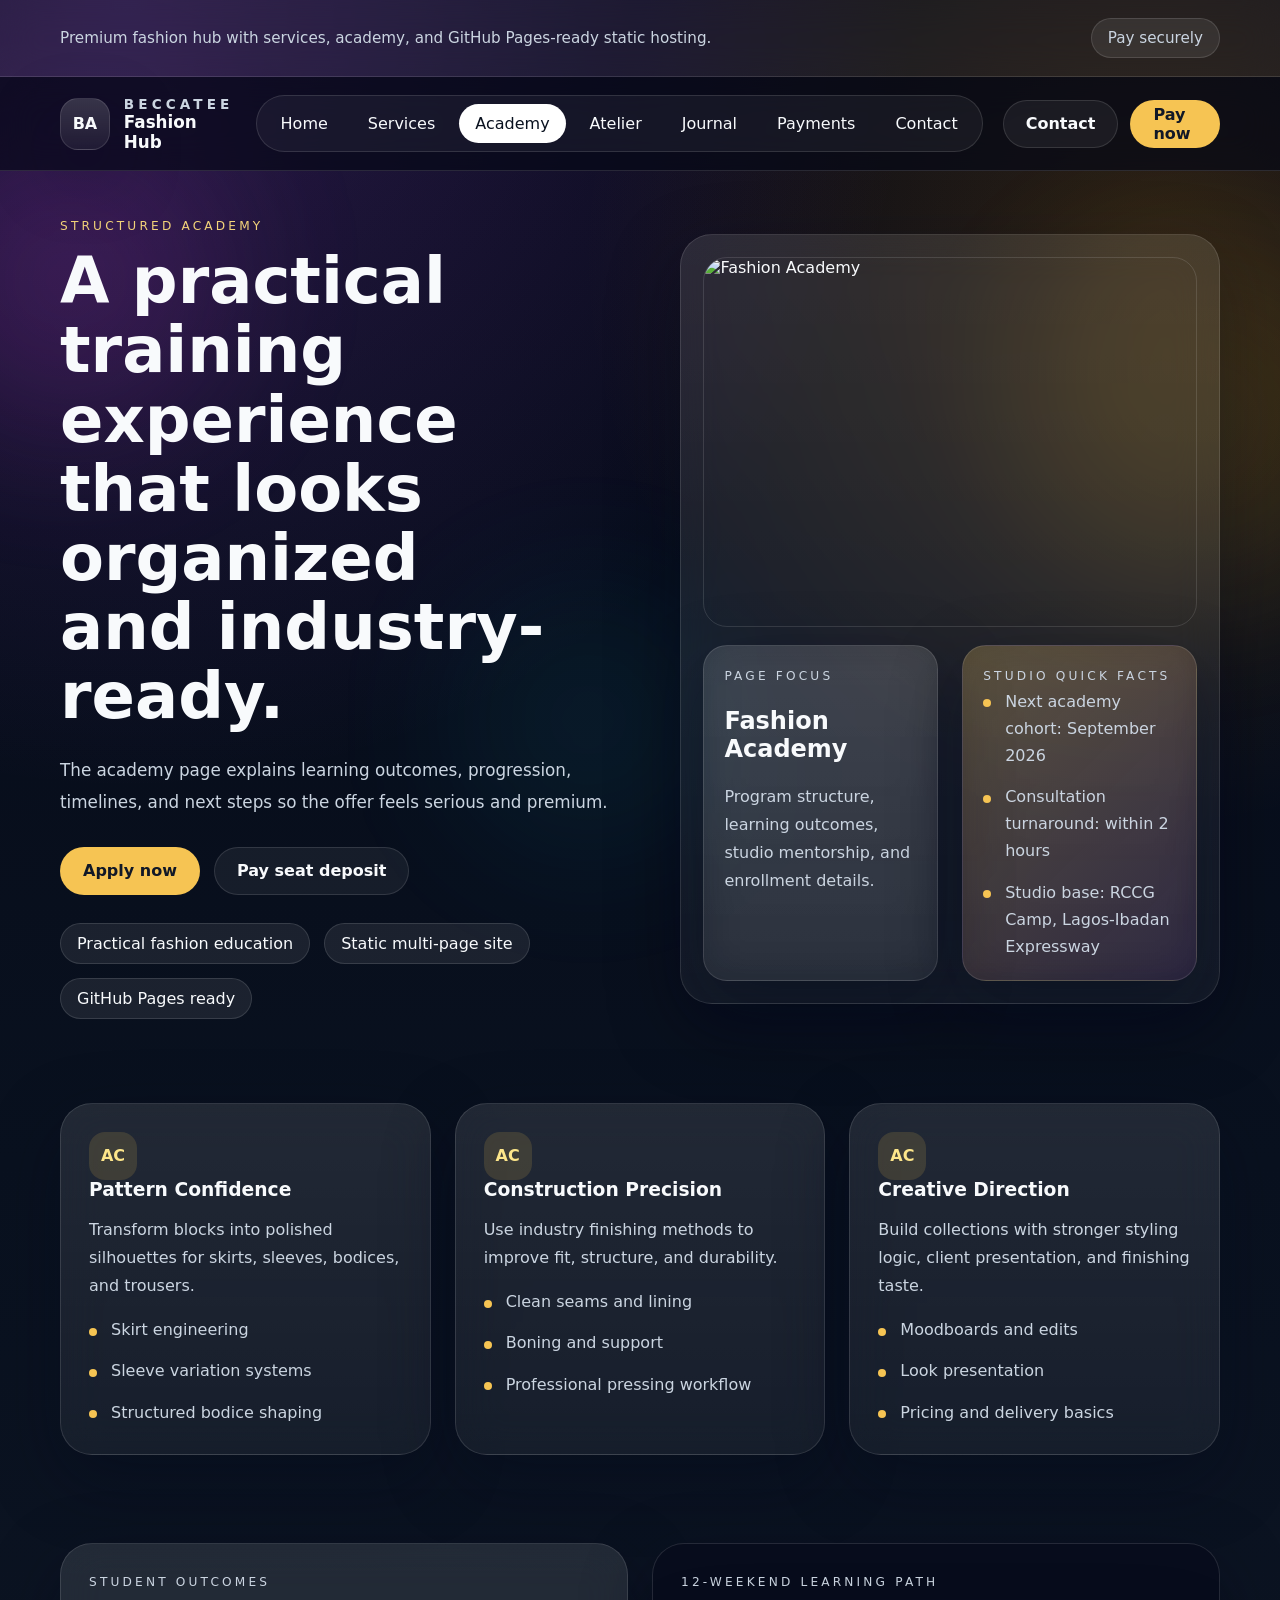
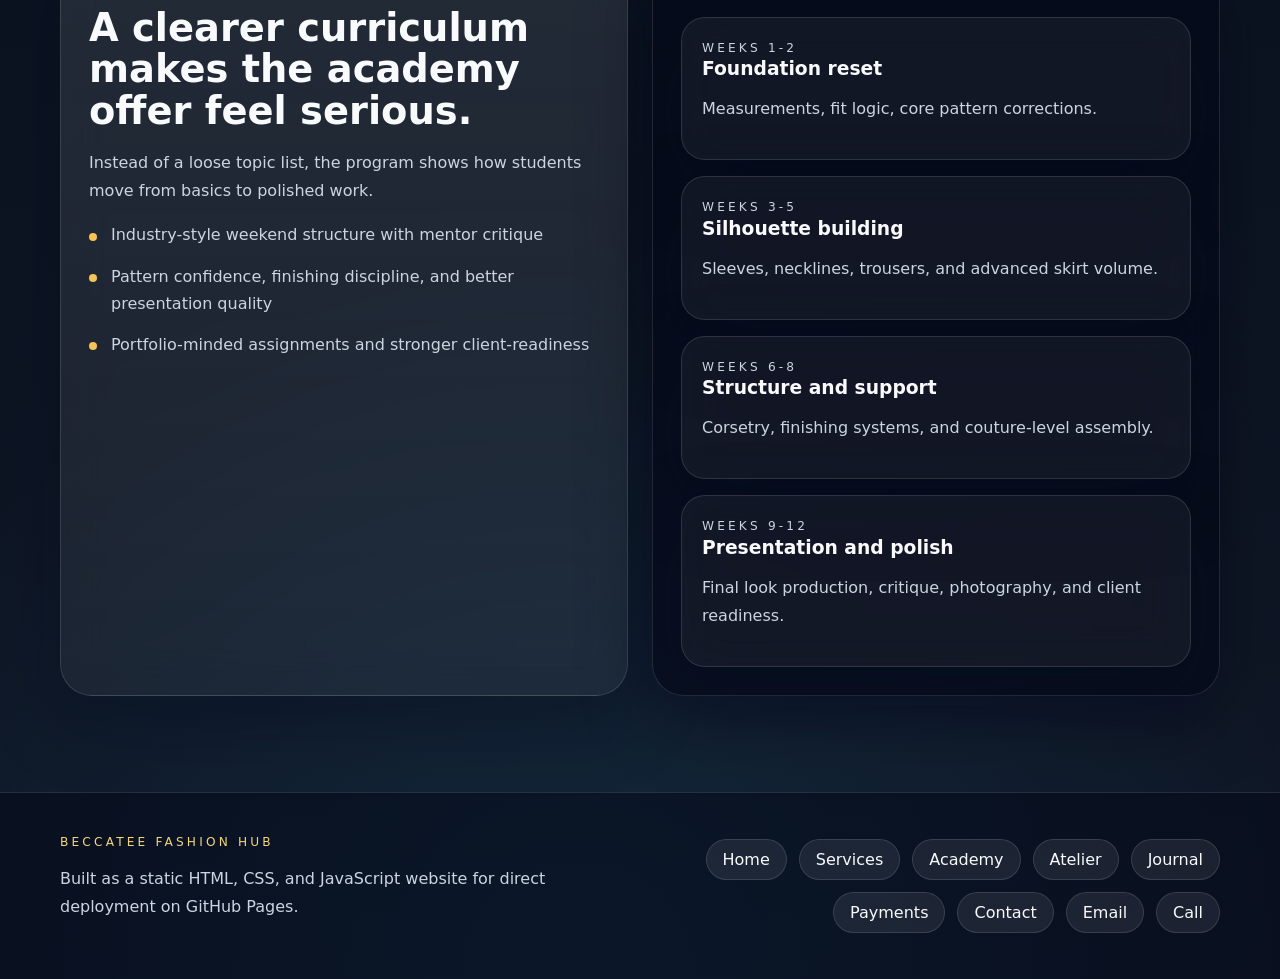
==== academy.html @ b23b0428 "feat: Finish Project for GitHub Pages Co-authored-by: traeagent <traeagent@users.noreply.github.com>" ====
<!DOCTYPE html>
<html lang="en">
  <head>
    <meta charset="UTF-8" />
    <meta name="viewport" content="width=device-width, initial-scale=1.0" />
    <title>Academy | Beccatee Fashion Hub</title>
    <meta
      name="description"
      content="Structured fashion education with weekend mentorship, practical learning tracks, and visible outcomes."
    />
    <link rel="stylesheet" href="./styles.css" />
  </head>
  <body data-page="academy">
    <div id="app"></div>
    <script>
      window.__FASHION_HUB_CONFIG__ = window.__FASHION_HUB_CONFIG__ || {
        paystackPublicKey: '',
        paymentCallbackUrl: '',
      };
    </script>
    <script type="module" src="./main.js"></script>
  </body>
</html>
---- styles.css ----
:root {
  color-scheme: dark;
  --bg: #09111f;
  --bg-deep: #050816;
  --panel: rgba(255, 255, 255, 0.08);
  --panel-strong: rgba(255, 255, 255, 0.12);
  --border: rgba(255, 255, 255, 0.12);
  --text: #f8fafc;
  --muted: #cbd5e1;
  --soft: #94a3b8;
  --accent: #f6c453;
  --accent-dark: #111827;
  --shadow: 0 24px 70px rgba(4, 10, 25, 0.35);
  --radius-xl: 32px;
  --radius-lg: 24px;
  --radius-md: 18px;
  --container: 1160px;
}

*,
*::before,
*::after {
  box-sizing: border-box;
}

html {
  scroll-behavior: smooth;
}

body {
  margin: 0;
  min-height: 100vh;
  font-family:
    Inter, ui-sans-serif, system-ui, -apple-system, BlinkMacSystemFont, "Segoe UI", sans-serif;
  color: var(--text);
  background:
    radial-gradient(circle at 10% 0%, rgba(168, 85, 247, 0.22), transparent 28%),
    radial-gradient(circle at 90% 10%, rgba(245, 158, 11, 0.16), transparent 22%),
    radial-gradient(circle at 45% 100%, rgba(56, 189, 248, 0.1), transparent 28%),
    linear-gradient(180deg, var(--bg-deep) 0%, var(--bg) 45%, #101827 100%);
}

img {
  display: block;
  max-width: 100%;
}

a {
  color: inherit;
  text-decoration: none;
}

button,
input,
select,
textarea {
  font: inherit;
}

button {
  cursor: pointer;
}

code {
  font-family:
    ui-monospace, SFMono-Regular, SFMono-Regular, Menlo, Monaco, Consolas, "Liberation Mono",
    "Courier New", monospace;
}

.site-shell {
  position: relative;
  overflow: hidden;
}

.ambient {
  position: fixed;
  inset: auto;
  pointer-events: none;
  border-radius: 999px;
  filter: blur(80px);
  opacity: 0.7;
}

.ambient-left {
  top: 120px;
  left: -90px;
  width: 320px;
  height: 320px;
  background: rgba(217, 70, 239, 0.22);
}

.ambient-right {
  top: 240px;
  right: -100px;
  width: 360px;
  height: 360px;
  background: rgba(251, 191, 36, 0.16);
}

.ambient-bottom {
  bottom: 40px;
  left: 35%;
  width: 280px;
  height: 280px;
  background: rgba(34, 211, 238, 0.1);
}

.container {
  width: min(var(--container), calc(100% - 32px));
  margin: 0 auto;
}

.topbar {
  position: relative;
  z-index: 2;
  border-bottom: 1px solid var(--border);
  background: rgba(255, 255, 255, 0.05);
  backdrop-filter: blur(18px);
}

.topbar-inner {
  display: flex;
  align-items: center;
  justify-content: space-between;
  gap: 16px;
  padding: 14px 0;
  color: var(--muted);
  font-size: 0.95rem;
}

.chip-link,
.footer-pill,
.chip {
  display: inline-flex;
  align-items: center;
  justify-content: center;
  border: 1px solid var(--border);
  border-radius: 999px;
  background: rgba(255, 255, 255, 0.08);
  padding: 10px 16px;
}

.site-header {
  position: sticky;
  top: 0;
  z-index: 20;
  backdrop-filter: blur(18px);
  background: rgba(5, 8, 22, 0.66);
  border-bottom: 1px solid var(--border);
}

.nav-shell {
  display: flex;
  align-items: center;
  justify-content: space-between;
  gap: 20px;
  padding: 18px 0;
}

.brand {
  display: flex;
  align-items: center;
  gap: 14px;
}

.brand strong,
.brand small {
  display: block;
}

.brand strong {
  font-size: 0.85rem;
  letter-spacing: 0.3em;
  text-transform: uppercase;
  color: var(--muted);
}

.brand small {
  font-size: 1.05rem;
  font-weight: 700;
  color: var(--text);
}

.brand-mark {
  display: inline-flex;
  width: 52px;
  height: 52px;
  align-items: center;
  justify-content: center;
  border-radius: 18px;
  border: 1px solid var(--border);
  background: linear-gradient(180deg, rgba(255, 255, 255, 0.16), rgba(255, 255, 255, 0.06));
  box-shadow: var(--shadow);
  font-weight: 700;
}

.nav-desktop {
  display: flex;
  align-items: center;
  gap: 8px;
  padding: 8px;
  border: 1px solid var(--border);
  border-radius: 999px;
  background: rgba(255, 255, 255, 0.05);
}

.nav-link,
.mobile-link,
.tab-button {
  padding: 10px 16px;
  border-radius: 999px;
  transition:
    transform 0.2s ease,
    background-color 0.2s ease,
    color 0.2s ease;
}

.nav-link:hover,
.mobile-link:hover,
.tab-button:hover,
.footer-pill:hover,
.chip-link:hover,
.inline-link:hover {
  transform: translateY(-1px);
}

.nav-link.active,
.mobile-link.active,
.tab-button.active {
  background: #ffffff;
  color: #09111f;
}

.nav-actions {
  display: flex;
  align-items: center;
  gap: 12px;
}

.menu-toggle {
  display: none;
  min-width: 72px;
  border: 1px solid var(--border);
  background: rgba(255, 255, 255, 0.06);
  color: var(--text);
  border-radius: 999px;
  padding: 10px 14px;
}

.mobile-menu {
  display: none;
  padding: 0 0 16px;
  gap: 10px;
}

.mobile-link {
  display: block;
  margin-top: 8px;
  border: 1px solid var(--border);
  background: rgba(255, 255, 255, 0.06);
}

.hero-section {
  position: relative;
  z-index: 1;
  padding: 48px 0 32px;
}

.hero-grid,
.content-grid,
.footer-grid,
.cards-grid,
.stats-grid,
.gallery-grid,
.hero-card-grid,
.form-grid {
  display: grid;
  gap: 24px;
}

.hero-grid {
  grid-template-columns: minmax(0, 1.05fr) minmax(0, 0.95fr);
  align-items: center;
}

.hero-copy h1,
.section-heading h2,
.payment-card h3,
.card h3,
.mini-card h3 {
  margin: 0;
  line-height: 1.08;
}

.hero-copy h1 {
  margin-top: 14px;
  font-size: clamp(2.7rem, 5vw, 5.2rem);
  max-width: 11ch;
}

.lead {
  margin: 24px 0 0;
  max-width: 62ch;
  font-size: 1.05rem;
  line-height: 1.9;
  color: var(--muted);
}

.eyebrow,
.mini-label,
.footer-kicker,
.payment-kicker {
  margin: 0;
  text-transform: uppercase;
  letter-spacing: 0.26em;
  font-size: 0.76rem;
  color: #f4d47a;
}

.button-row,
.chip-row,
.tab-row,
.dot-row {
  display: flex;
  flex-wrap: wrap;
  gap: 14px;
}

.button-row {
  margin-top: 28px;
}

.chip-row {
  margin-top: 28px;
}

.btn {
  display: inline-flex;
  align-items: center;
  justify-content: center;
  min-height: 48px;
  padding: 0 22px;
  border-radius: 999px;
  border: 1px solid transparent;
  font-weight: 700;
  transition:
    transform 0.2s ease,
    background-color 0.2s ease,
    border-color 0.2s ease,
    color 0.2s ease;
}

.btn:hover {
  transform: translateY(-1px);
}

.btn-primary {
  background: var(--accent);
  color: #111827;
}

.btn-ghost {
  border-color: var(--border);
  background: rgba(255, 255, 255, 0.06);
}

.btn-dark {
  background: #111827;
  color: #ffffff;
}

.btn-light {
  background: #ffffff;
  color: #111827;
}

.btn-ghost-dark {
  border-color: rgba(17, 24, 39, 0.16);
  background: rgba(17, 24, 39, 0.05);
  color: #111827;
}

.card,
.mini-card {
  border: 1px solid var(--border);
  border-radius: var(--radius-xl);
  background: linear-gradient(180deg, rgba(255, 255, 255, 0.1), rgba(255, 255, 255, 0.05));
  backdrop-filter: blur(22px);
  box-shadow: var(--shadow);
}

.panel,
.payment-card,
.stat-card,
.faq-item,
.gallery-card {
  padding: 28px;
}

.dark-panel {
  background: rgba(7, 12, 28, 0.74);
}

.hero-card {
  padding: 22px;
}

.hero-image,
.feature-image,
.gallery-image {
  width: 100%;
  object-fit: cover;
  border-radius: 24px;
  border: 1px solid var(--border);
}

.hero-image {
  aspect-ratio: 4 / 3;
}

.feature-image {
  margin-top: 18px;
  aspect-ratio: 16 / 10;
}

.gallery-image {
  aspect-ratio: 1 / 1;
}

.hero-card-grid {
  grid-template-columns: repeat(2, minmax(0, 1fr));
  margin-top: 18px;
}

.mini-card {
  padding: 20px;
  border-radius: var(--radius-lg);
}

.mini-card p,
.card p,
.section-heading p,
.payment-copy,
.faq-answer,
.quote-author,
.footer-copy {
  color: var(--muted);
  line-height: 1.75;
}

.accent-card {
  background: linear-gradient(135deg, rgba(246, 196, 83, 0.22), rgba(217, 70, 239, 0.08));
}

.page-section {
  padding: 20px 0 96px;
}

.section-heading {
  max-width: 54rem;
}

.section-heading h2 {
  margin-top: 14px;
  font-size: clamp(2rem, 3vw, 3.35rem);
}

.section-heading p:last-child {
  margin-top: 18px;
}

.stats-grid {
  grid-template-columns: repeat(4, minmax(0, 1fr));
  margin-top: 32px;
}

.stat-value {
  margin: 0;
  font-size: 2rem;
  font-weight: 800;
  color: var(--text);
}

.stat-label {
  margin: 10px 0 0;
  font-weight: 600;
  color: var(--text);
}

.stat-detail {
  margin: 10px 0 0;
  color: var(--soft);
}

.two-up {
  grid-template-columns: repeat(2, minmax(0, 1fr));
}

.three-up {
  grid-template-columns: repeat(3, minmax(0, 1fr));
}

.four-up {
  grid-template-columns: repeat(4, minmax(0, 1fr));
}

.cards-grid {
  margin-top: 32px;
}

.stack-section {
  margin-top: 88px;
}

.compact-top {
  margin-top: 24px;
}

.top-gap {
  margin-top: 18px;
}

.feature-list,
.simple-list {
  display: grid;
  gap: 14px;
  padding: 0;
  margin: 0;
  list-style: none;
}

.feature-list li,
.simple-list li {
  position: relative;
  padding-left: 22px;
  color: var(--muted);
  line-height: 1.7;
}

.feature-list li::before,
.simple-list li::before {
  content: "";
  position: absolute;
  top: 0.72em;
  left: 0;
  width: 8px;
  height: 8px;
  border-radius: 999px;
  background: var(--accent);
}

.tag,
.price-chip {
  display: inline-flex;
  align-items: center;
  justify-content: center;
  padding: 8px 14px;
  border-radius: 999px;
  font-size: 0.76rem;
  text-transform: uppercase;
  letter-spacing: 0.2em;
}

.tag {
  background: rgba(246, 196, 83, 0.14);
  color: #fde68a;
  border: 1px solid rgba(246, 196, 83, 0.22);
}

.price,
.price-chip {
  font-weight: 800;
  color: var(--text);
}

.price {
  margin: 18px 0 0;
  font-size: 1.15rem;
}

.payment-layout {
  grid-template-columns: minmax(0, 0.9fr) minmax(0, 1.1fr);
}

.payment-card {
  background: rgba(255, 255, 255, 0.96);
  color: #111827;
}

.payment-card p,
.payment-card span,
.payment-card strong,
.payment-card h3,
.payment-card label {
  color: #111827;
}

.payment-copy {
  margin: 14px 0 0;
  color: #475569;
}

.row-split,
.form-actions {
  display: flex;
  align-items: center;
  justify-content: space-between;
  gap: 16px;
}

.form-grid {
  grid-template-columns: repeat(2, minmax(0, 1fr));
}

.full-span {
  grid-column: 1 / -1;
}

label {
  display: grid;
  gap: 10px;
  font-size: 0.96rem;
  font-weight: 600;
}

input,
select,
textarea {
  width: 100%;
  border: 1px solid rgba(148, 163, 184, 0.35);
  border-radius: 18px;
  background: #ffffff;
  color: #111827;
  padding: 14px 16px;
  outline: none;
  transition:
    border-color 0.2s ease,
    box-shadow 0.2s ease;
}

textarea {
  resize: vertical;
}

input:focus,
select:focus,
textarea:focus {
  border-color: rgba(168, 85, 247, 0.55);
  box-shadow: 0 0 0 4px rgba(168, 85, 247, 0.12);
}

.summary-box {
  border-radius: var(--radius-lg);
  background: rgba(148, 163, 184, 0.12);
  padding: 20px;
}

.status {
  margin-top: 20px;
  border-radius: var(--radius-lg);
  padding: 18px 20px;
  border: 1px solid transparent;
}

.status-title,
.quote {
  margin: 0;
  font-weight: 700;
}

.status p + p {
  margin-top: 8px;
}

.status.success {
  background: rgba(34, 197, 94, 0.12);
  border-color: rgba(34, 197, 94, 0.25);
}

.status.warning {
  background: rgba(245, 158, 11, 0.12);
  border-color: rgba(245, 158, 11, 0.25);
}

.status.error {
  background: rgba(244, 63, 94, 0.12);
  border-color: rgba(244, 63, 94, 0.25);
}

.status.info {
  background: rgba(59, 130, 246, 0.12);
  border-color: rgba(59, 130, 246, 0.25);
}

.reference {
  font-family:
    ui-monospace, SFMono-Regular, SFMono-Regular, Menlo, Monaco, Consolas, "Liberation Mono",
    "Courier New", monospace;
}

.inline-link {
  display: inline-flex;
  align-items: center;
  gap: 8px;
  margin-top: 18px;
  color: #f6d06a;
  font-weight: 700;
}

.inline-block {
  display: inline-block;
}

.selectable-card {
  color: inherit;
  text-align: left;
}

.selectable-card.selected {
  outline: 2px solid rgba(246, 196, 83, 0.62);
}

.newsletter-panel {
  background: linear-gradient(135deg, rgba(217, 70, 239, 0.18), rgba(246, 196, 83, 0.12));
}

.newsletter-form {
  display: flex;
  gap: 14px;
}

.newsletter-form label {
  flex: 1;
}

.contact-layout {
  grid-template-columns: minmax(0, 0.82fr) minmax(0, 1.18fr);
}

.faq-list,
.stack-list {
  display: grid;
  gap: 16px;
}

.faq-trigger {
  width: 100%;
  border: 0;
  background: transparent;
  padding: 0;
  display: flex;
  justify-content: space-between;
  align-items: center;
  gap: 16px;
  color: var(--text);
  font-size: 1rem;
  font-weight: 700;
  text-align: left;
}

.faq-answer {
  margin: 16px 0 0;
}

.stars {
  margin: 0;
  color: #f6d06a;
  letter-spacing: 0.12em;
}

.quote {
  margin-top: 18px;
  font-size: 1.16rem;
  line-height: 1.8;
  color: var(--text);
}

.quote-author {
  margin-top: 12px;
}

.gallery-grid {
  grid-template-columns: repeat(3, minmax(0, 1fr));
}

.atelier-gallery .wide-card {
  grid-column: span 2;
}

.dot-button {
  width: 12px;
  height: 12px;
  border-radius: 999px;
  border: 0;
  background: rgba(255, 255, 255, 0.28);
}

.dot-button.active {
  width: 44px;
  background: var(--accent);
}

.icon-badge {
  display: inline-flex;
  width: 48px;
  height: 48px;
  align-items: center;
  justify-content: center;
  border-radius: 16px;
  background: rgba(246, 196, 83, 0.14);
  color: #fde68a;
  font-weight: 800;
}

.testimonial-card {
  margin-top: 24px;
}

.floating {
  transform: translateY(-6px);
}

.outline-card {
  background: rgba(255, 255, 255, 0.05);
}

.site-footer {
  border-top: 1px solid var(--border);
  background: rgba(2, 6, 23, 0.5);
  padding: 42px 0;
}

.footer-grid {
  grid-template-columns: minmax(0, 0.95fr) minmax(0, 1.05fr);
  align-items: center;
}

.footer-copy {
  max-width: 56ch;
}

.footer-links {
  display: flex;
  flex-wrap: wrap;
  justify-content: flex-end;
  gap: 12px;
}

.sr-only {
  position: absolute;
  width: 1px;
  height: 1px;
  padding: 0;
  margin: -1px;
  overflow: hidden;
  clip: rect(0, 0, 0, 0);
  white-space: nowrap;
  border: 0;
}

@media (max-width: 1080px) {
  .hero-grid,
  .payment-layout,
  .contact-layout,
  .footer-grid,
  .two-up {
    grid-template-columns: 1fr;
  }

  .four-up {
    grid-template-columns: repeat(2, minmax(0, 1fr));
  }

  .gallery-grid {
    grid-template-columns: repeat(2, minmax(0, 1fr));
  }

  .atelier-gallery .wide-card {
    grid-column: auto;
  }
}

@media (max-width: 920px) {
  .nav-desktop,
  .nav-cta {
    display: none;
  }

  .menu-toggle,
  .mobile-menu {
    display: block;
  }

  .stats-grid,
  .three-up {
    grid-template-columns: repeat(2, minmax(0, 1fr));
  }
}

@media (max-width: 680px) {
  .container {
    width: min(var(--container), calc(100% - 20px));
  }

  .topbar-inner,
  .nav-shell,
  .form-actions,
  .row-split,
  .newsletter-form {
    flex-direction: column;
    align-items: stretch;
  }

  .hero-section {
    padding-top: 28px;
  }

  .hero-card-grid,
  .stats-grid,
  .three-up,
  .four-up,
  .gallery-grid,
  .form-grid {
    grid-template-columns: 1fr;
  }

  .panel,
  .payment-card,
  .stat-card,
  .faq-item,
  .gallery-card,
  .hero-card {
    padding: 22px;
  }

  .brand {
    gap: 10px;
  }

  .brand-mark {
    width: 46px;
    height: 46px;
  }
}
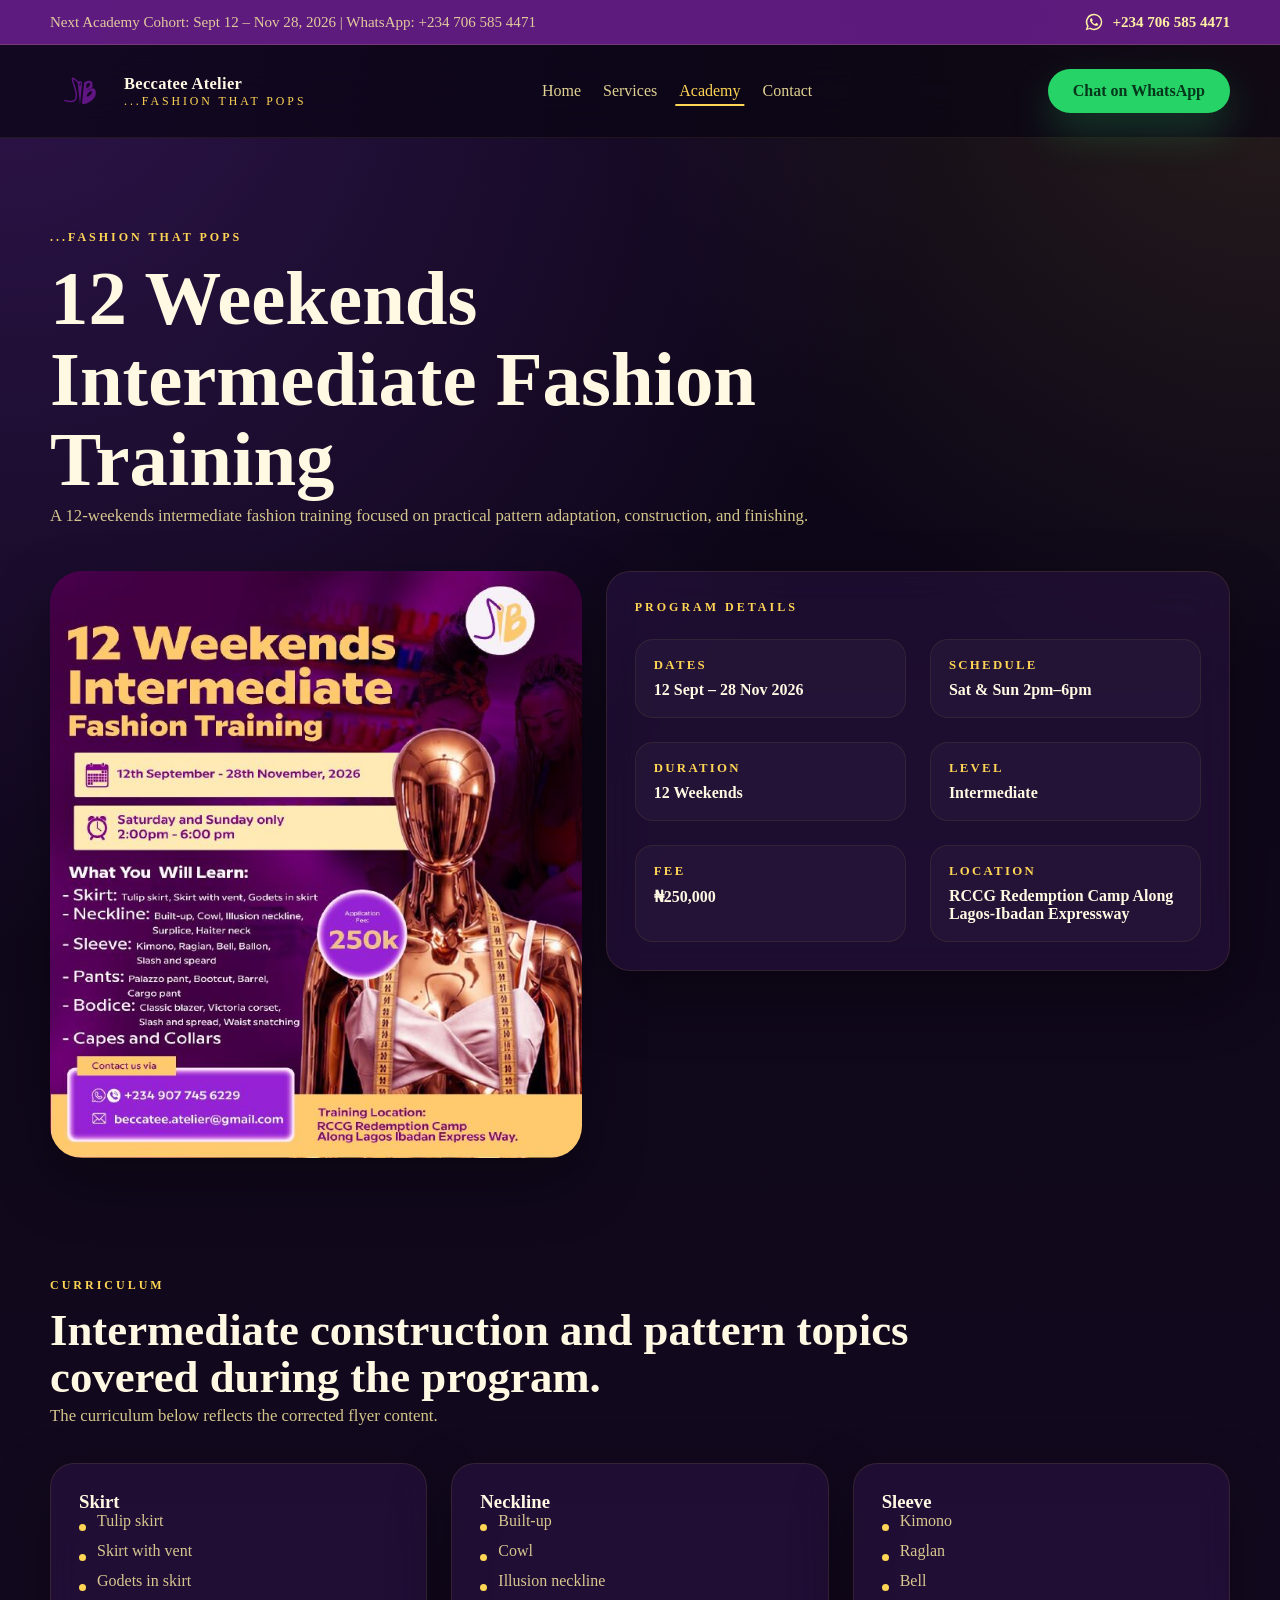
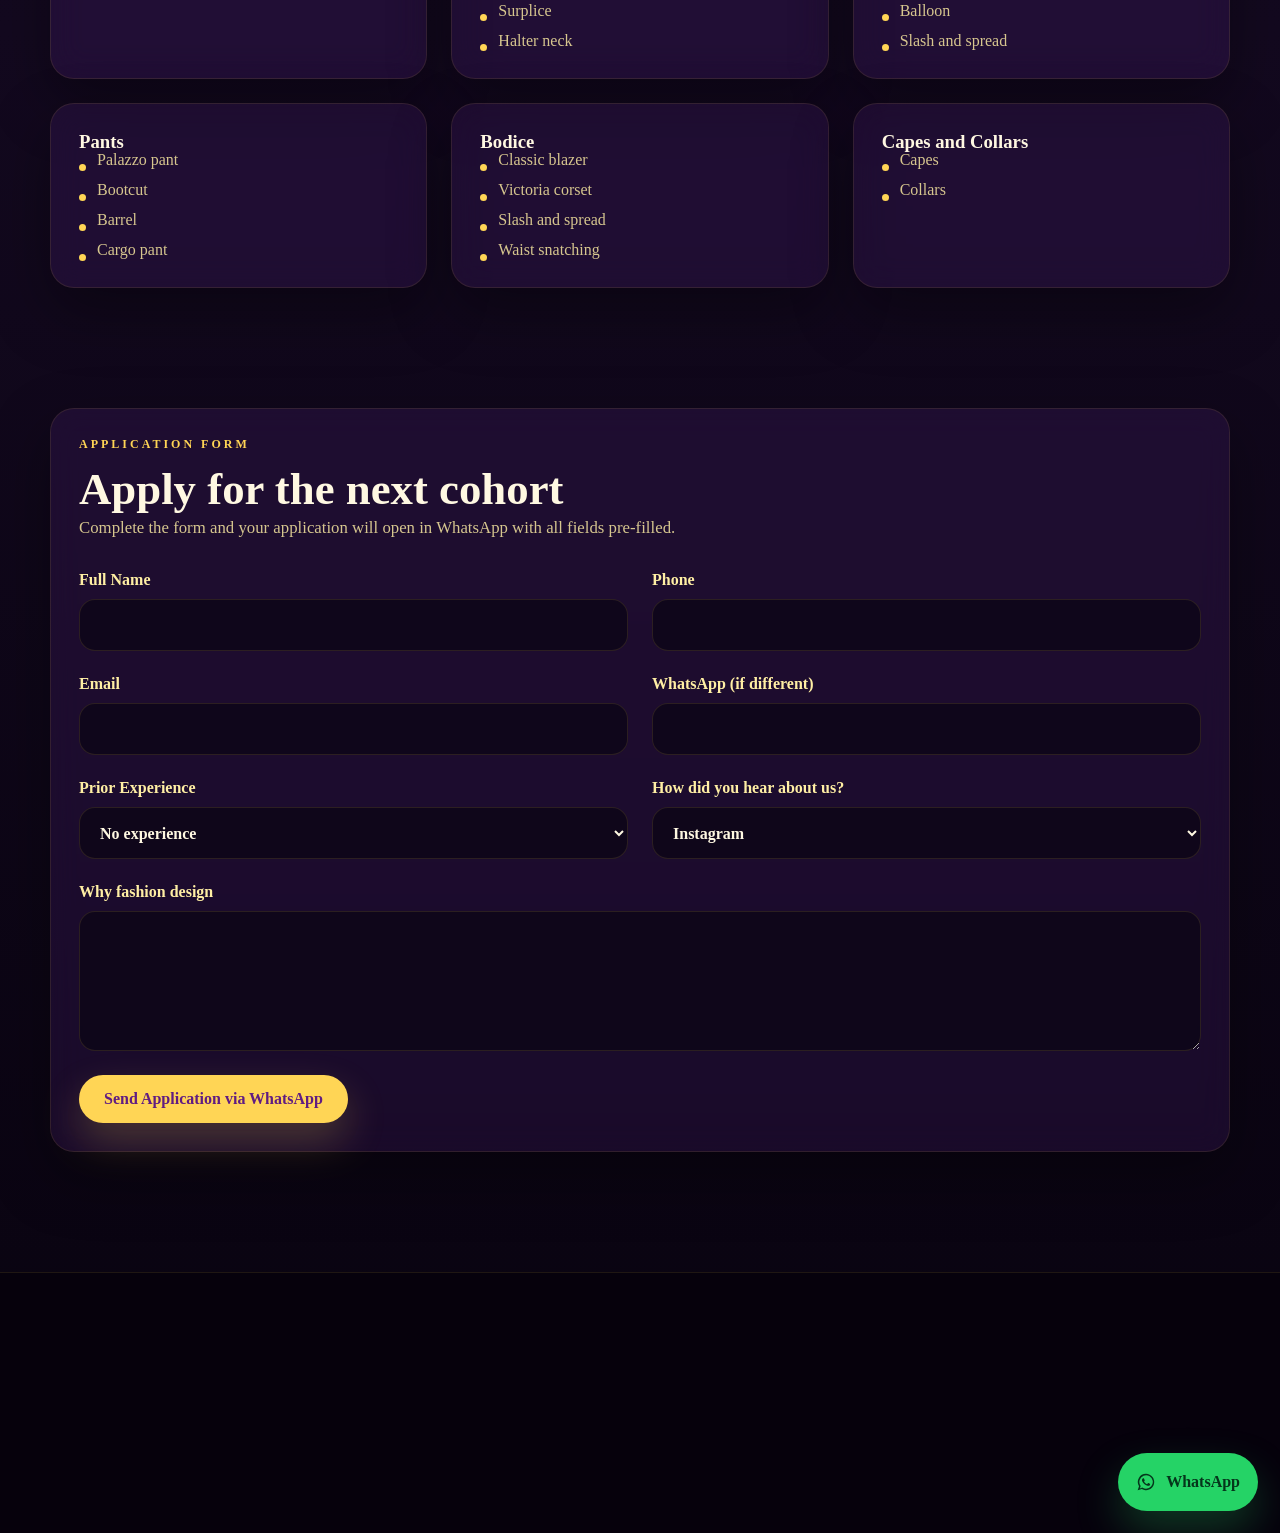
==== commit cff5b778: "feat: Rebuild Beccatee Atelier Website Co-authored-by: traeagent <traeagent@users.noreply.github.com" ====
--- a/academy.html
+++ b/academy.html
@@ -1,23 +1,18 @@
 <!DOCTYPE html>
 <html lang="en">
-  <head>
-    <meta charset="UTF-8" />
-    <meta name="viewport" content="width=device-width, initial-scale=1.0" />
-    <title>Academy | Beccatee Fashion Hub</title>
-    <meta
-      name="description"
-      content="Structured fashion education with weekend mentorship, practical learning tracks, and visible outcomes."
-    />
-    <link rel="stylesheet" href="./styles.css" />
-  </head>
-  <body data-page="academy">
-    <div id="app"></div>
-    <script>
-      window.__FASHION_HUB_CONFIG__ = window.__FASHION_HUB_CONFIG__ || {
-        paystackPublicKey: '',
-        paymentCallbackUrl: '',
-      };
-    </script>
-    <script type="module" src="./main.js"></script>
-  </body>
+<head>
+  <meta charset="UTF-8" />
+  <meta name="viewport" content="width=device-width, initial-scale=1.0" />
+  <title>Apply Now | 12 Weekends Fashion Training — Beccatee Atelier</title>
+  <meta
+    name="description"
+    content="Apply for Beccatee Atelier’s 12 weekends intermediate fashion training in Nigeria with practical pattern adaptation and garment construction sessions."
+  />
+  <link rel="icon" type="image/png" href="./1004134995.png" />
+  <link rel="stylesheet" href="./styles.css" />
+</head>
+<body data-page="academy">
+  <div id="app"></div>
+  <script type="module" src="./main.js"></script>
+</body>
 </html>
--- a/styles.css
+++ b/styles.css
@@ -1,20 +1,21 @@
 :root {
   color-scheme: dark;
-  --bg: #09111f;
-  --bg-deep: #050816;
-  --panel: rgba(255, 255, 255, 0.08);
-  --panel-strong: rgba(255, 255, 255, 0.12);
-  --border: rgba(255, 255, 255, 0.12);
-  --text: #f8fafc;
-  --muted: #cbd5e1;
-  --soft: #94a3b8;
-  --accent: #f6c453;
-  --accent-dark: #111827;
-  --shadow: 0 24px 70px rgba(4, 10, 25, 0.35);
+  --purple-primary: #601c82;
+  --purple-secondary: #8038ca;
+  --gold: #ffd555;
+  --cream: #ffefa4;
+  --dark: #0a0514;
+  --dark-soft: #140b24;
+  --text: #fff8e2;
+  --muted: rgba(255, 239, 164, 0.82);
+  --card-bg: rgba(128, 56, 202, 0.13);
+  --card-border: rgba(255, 213, 85, 0.1);
+  --shadow: 0 24px 60px rgba(0, 0, 0, 0.35);
+  --shadow-gold: 0 18px 40px rgba(255, 213, 85, 0.22);
   --radius-xl: 32px;
   --radius-lg: 24px;
   --radius-md: 18px;
-  --container: 1160px;
+  --container: 1180px;
 }
 
 *,
@@ -30,26 +31,32 @@
 body {
   margin: 0;
   min-height: 100vh;
-  font-family:
-    Inter, ui-sans-serif, system-ui, -apple-system, BlinkMacSystemFont, "Segoe UI", sans-serif;
+  font-family: Inter, ui-sans-serif, system-ui, -apple-system, BlinkMacSystemFont, "Segoe UI", sans-serif;
+  font-size: 1.05rem;
+  line-height: 1.8;
   color: var(--text);
   background:
-    radial-gradient(circle at 10% 0%, rgba(168, 85, 247, 0.22), transparent 28%),
-    radial-gradient(circle at 90% 10%, rgba(245, 158, 11, 0.16), transparent 22%),
-    radial-gradient(circle at 45% 100%, rgba(56, 189, 248, 0.1), transparent 28%),
-    linear-gradient(180deg, var(--bg-deep) 0%, var(--bg) 45%, #101827 100%);
-}
-
-img {
-  display: block;
-  max-width: 100%;
-}
-
-a {
-  color: inherit;
-  text-decoration: none;
-}
-
+    radial-gradient(circle at top left, rgba(128, 56, 202, 0.3), transparent 28%),
+    radial-gradient(circle at top right, rgba(255, 213, 85, 0.12), transparent 20%),
+    linear-gradient(180deg, var(--dark) 0%, #13091f 52%, #08030f 100%);
+  opacity: 0;
+  transform: translateY(8px);
+  transition:
+    opacity 0.35s ease,
+    transform 0.35s ease;
+}
+
+body.is-page-visible {
+  opacity: 1;
+  transform: translateY(0);
+}
+
+body.is-page-exiting {
+  opacity: 0;
+  transform: translateY(10px);
+}
+
+body,
 button,
 input,
 select,
@@ -57,888 +64,830 @@
   font: inherit;
 }
 
+img {
+  display: block;
+  max-width: 100%;
+}
+
+a {
+  color: inherit;
+  text-decoration: none;
+}
+
 button {
   cursor: pointer;
 }
 
-code {
-  font-family:
-    ui-monospace, SFMono-Regular, SFMono-Regular, Menlo, Monaco, Consolas, "Liberation Mono",
-    "Courier New", monospace;
+::selection {
+  background: rgba(255, 213, 85, 0.25);
+  color: var(--text);
+}
+
+::-webkit-scrollbar {
+  width: 12px;
+}
+
+::-webkit-scrollbar-track {
+  background: rgba(96, 28, 130, 0.1);
+}
+
+::-webkit-scrollbar-thumb {
+  background: var(--purple-secondary);
+  border-radius: 999px;
+  border: 2px solid transparent;
+}
+
+.container {
+  width: min(var(--container), calc(100% - 48px));
+  margin: 0 auto;
 }
 
 .site-shell {
-  position: relative;
-  overflow: hidden;
-}
-
-.ambient {
-  position: fixed;
-  inset: auto;
-  pointer-events: none;
-  border-radius: 999px;
-  filter: blur(80px);
-  opacity: 0.7;
-}
-
-.ambient-left {
-  top: 120px;
-  left: -90px;
-  width: 320px;
-  height: 320px;
-  background: rgba(217, 70, 239, 0.22);
-}
-
-.ambient-right {
-  top: 240px;
-  right: -100px;
-  width: 360px;
-  height: 360px;
-  background: rgba(251, 191, 36, 0.16);
-}
-
-.ambient-bottom {
-  bottom: 40px;
-  left: 35%;
-  width: 280px;
-  height: 280px;
-  background: rgba(34, 211, 238, 0.1);
-}
-
-.container {
-  width: min(var(--container), calc(100% - 32px));
-  margin: 0 auto;
+  overflow: clip;
+}
+
+.page-main {
+  min-height: 60vh;
 }
 
 .topbar {
-  position: relative;
-  z-index: 2;
-  border-bottom: 1px solid var(--border);
-  background: rgba(255, 255, 255, 0.05);
-  backdrop-filter: blur(18px);
-}
-
-.topbar-inner {
+  background: rgba(96, 28, 130, 0.95);
+  border-bottom: 1px solid rgba(255, 213, 85, 0.16);
+}
+
+.topbar-inner,
+.topbar-link,
+.nav-shell,
+.nav-actions,
+.button-row,
+.form-actions,
+.footer-brand,
+.btn,
+.contact-hero {
   display: flex;
   align-items: center;
+}
+
+.topbar-inner {
   justify-content: space-between;
-  gap: 16px;
-  padding: 14px 0;
+  gap: 18px;
+  padding: 12px 0;
+  font-size: 0.94rem;
+}
+
+.topbar-inner p,
+.section-copy,
+.footer-details p,
+.contact-preview-list p,
+.faq-answer {
+  margin: 0;
   color: var(--muted);
-  font-size: 0.95rem;
-}
-
-.chip-link,
-.footer-pill,
-.chip {
-  display: inline-flex;
-  align-items: center;
-  justify-content: center;
-  border: 1px solid var(--border);
-  border-radius: 999px;
-  background: rgba(255, 255, 255, 0.08);
-  padding: 10px 16px;
+}
+
+.topbar-link {
+  gap: 8px;
+  font-weight: 700;
+  color: var(--cream);
+}
+
+.topbar-link svg,
+.floating-whatsapp svg,
+.btn-whatsapp-large svg {
+  width: 20px;
+  height: 20px;
+  flex: 0 0 auto;
 }
 
 .site-header {
   position: sticky;
   top: 0;
-  z-index: 20;
-  backdrop-filter: blur(18px);
-  background: rgba(5, 8, 22, 0.66);
-  border-bottom: 1px solid var(--border);
+  z-index: 50;
+  background: rgba(10, 5, 20, 0.72);
+  border-bottom: 1px solid rgba(255, 213, 85, 0.08);
+  backdrop-filter: blur(20px);
 }
 
 .nav-shell {
-  display: flex;
-  align-items: center;
   justify-content: space-between;
-  gap: 20px;
-  padding: 18px 0;
+  gap: 24px;
+  padding: 16px 0;
 }
 
 .brand {
   display: flex;
   align-items: center;
   gap: 14px;
-}
-
-.brand strong,
-.brand small {
+  min-width: 0;
+}
+
+.brand-copy strong,
+.brand-copy small {
   display: block;
 }
 
-.brand strong {
-  font-size: 0.85rem;
-  letter-spacing: 0.3em;
+.brand-copy strong {
+  font-size: 1.03rem;
+  letter-spacing: 0.02em;
+}
+
+.brand-copy small {
+  color: var(--gold);
+  font-size: 0.74rem;
+  letter-spacing: 0.25em;
   text-transform: uppercase;
-  color: var(--muted);
-}
-
-.brand small {
-  font-size: 1.05rem;
-  font-weight: 700;
-  color: var(--text);
-}
-
-.brand-mark {
-  display: inline-flex;
-  width: 52px;
-  height: 52px;
-  align-items: center;
-  justify-content: center;
-  border-radius: 18px;
-  border: 1px solid var(--border);
-  background: linear-gradient(180deg, rgba(255, 255, 255, 0.16), rgba(255, 255, 255, 0.06));
-  box-shadow: var(--shadow);
-  font-weight: 700;
+}
+
+.brand-mark,
+.footer-logo,
+.contact-logo {
+  width: 60px;
+  height: 60px;
+  object-fit: contain;
 }
 
 .nav-desktop {
   display: flex;
   align-items: center;
-  gap: 8px;
-  padding: 8px;
-  border: 1px solid var(--border);
-  border-radius: 999px;
-  background: rgba(255, 255, 255, 0.05);
+  gap: 14px;
 }
 
 .nav-link,
 .mobile-link,
-.tab-button {
-  padding: 10px 16px;
+.text-link {
+  position: relative;
+  color: rgba(255, 239, 164, 0.88);
+}
+
+.nav-link {
+  padding: 10px 4px;
+}
+
+.nav-link::after {
+  content: "";
+  position: absolute;
+  left: 50%;
+  bottom: 4px;
+  width: 0;
+  height: 2px;
+  background: var(--gold);
+  transform: translateX(-50%);
+  transition: width 0.25s ease;
+}
+
+.nav-link:hover::after,
+.nav-link.active::after {
+  width: 100%;
+}
+
+.nav-link.active,
+.nav-link:hover,
+.mobile-link.active,
+.mobile-link:hover,
+.text-link:hover {
+  color: var(--gold);
+}
+
+.menu-toggle {
+  display: none;
+  position: relative;
+  width: 52px;
+  height: 52px;
+  min-height: 52px;
+  padding: 0;
+  border: 1px solid rgba(255, 213, 85, 0.16);
   border-radius: 999px;
+  background: rgba(255, 255, 255, 0.03);
+}
+
+.menu-toggle span {
+  position: absolute;
+  left: 14px;
+  right: 14px;
+  height: 2px;
+  background: var(--cream);
   transition:
     transform 0.2s ease,
-    background-color 0.2s ease,
-    color 0.2s ease;
-}
-
-.nav-link:hover,
-.mobile-link:hover,
-.tab-button:hover,
-.footer-pill:hover,
-.chip-link:hover,
-.inline-link:hover {
-  transform: translateY(-1px);
-}
-
-.nav-link.active,
-.mobile-link.active,
-.tab-button.active {
-  background: #ffffff;
-  color: #09111f;
-}
-
-.nav-actions {
-  display: flex;
-  align-items: center;
-  gap: 12px;
-}
-
-.menu-toggle {
-  display: none;
-  min-width: 72px;
-  border: 1px solid var(--border);
-  background: rgba(255, 255, 255, 0.06);
-  color: var(--text);
-  border-radius: 999px;
-  padding: 10px 14px;
+    opacity 0.2s ease;
+}
+
+.menu-toggle span:nth-child(1) {
+  top: 18px;
+}
+
+.menu-toggle span:nth-child(2) {
+  top: 25px;
+}
+
+.menu-toggle span:nth-child(3) {
+  top: 32px;
+}
+
+.menu-toggle.is-open span:nth-child(1) {
+  transform: translateY(7px) rotate(45deg);
+}
+
+.menu-toggle.is-open span:nth-child(2) {
+  opacity: 0;
+}
+
+.menu-toggle.is-open span:nth-child(3) {
+  transform: translateY(-7px) rotate(-45deg);
 }
 
 .mobile-menu {
   display: none;
   padding: 0 0 16px;
-  gap: 10px;
+}
+
+.mobile-menu.is-open {
+  display: grid;
+  gap: 12px;
 }
 
 .mobile-link {
   display: block;
-  margin-top: 8px;
-  border: 1px solid var(--border);
-  background: rgba(255, 255, 255, 0.06);
-}
-
-.hero-section {
-  position: relative;
-  z-index: 1;
-  padding: 48px 0 32px;
-}
-
-.hero-grid,
-.content-grid,
+  min-height: 44px;
+  padding: 12px 16px;
+  border-radius: 18px;
+  border: 1px solid rgba(255, 213, 85, 0.12);
+  background: rgba(128, 56, 202, 0.12);
+}
+
+.hero-banner {
+  width: 100%;
+  overflow: hidden;
+  border-bottom: 1px solid rgba(255, 213, 85, 0.08);
+}
+
+.hero-image {
+  width: 100%;
+  min-height: clamp(320px, 64vw, 860px);
+  object-fit: cover;
+  transform: scale(1.05);
+  transition: transform 1.2s ease;
+}
+
+.hero-image.is-loaded {
+  transform: scale(1);
+}
+
+.hero-action-strip {
+  padding: 28px 0 16px;
+}
+
+.hero-action-wrap {
+  justify-content: center;
+}
+
+.hero-cta-button {
+  min-width: min(100%, 280px);
+}
+
+.marquee-bar {
+  overflow: hidden;
+  background: var(--purple-primary);
+  border-top: 1px solid rgba(255, 213, 85, 0.14);
+  border-bottom: 1px solid rgba(255, 213, 85, 0.14);
+}
+
+.marquee-track {
+  display: flex;
+  gap: 44px;
+  width: max-content;
+  padding: 14px 0;
+  color: var(--gold);
+  font-size: 0.94rem;
+  font-weight: 700;
+  letter-spacing: 0.25em;
+  text-transform: uppercase;
+  animation: marquee 18s linear infinite;
+}
+
+@keyframes marquee {
+  from {
+    transform: translateX(0);
+  }
+  to {
+    transform: translateX(-25%);
+  }
+}
+
+.page-section {
+  padding: clamp(56px, 8vw, 92px) 0 120px;
+}
+
+.section-block {
+  margin-top: clamp(80px, 10vw, 120px);
+}
+
+.section-block:first-child {
+  margin-top: 0;
+}
+
+.eyebrow {
+  margin: 0 0 14px;
+  color: var(--gold);
+  font-size: 0.75rem;
+  font-weight: 700;
+  letter-spacing: 0.25em;
+  text-transform: uppercase;
+}
+
+.section-heading,
+.page-intro {
+  max-width: 860px;
+}
+
+.section-heading h2,
+.page-intro h1,
+.contact-hero h1,
+.glass-card h2,
+.glass-card h3 {
+  margin: 0;
+  line-height: 1.05;
+}
+
+.page-intro h1,
+.contact-hero h1 {
+  font-size: clamp(3rem, 6vw, 5.5rem);
+  font-weight: 700;
+}
+
+.section-heading h2,
+.glass-card h2 {
+  font-size: clamp(2rem, 3.5vw, 3.2rem);
+  font-weight: 600;
+}
+
+.section-copy {
+  font-size: 1.05rem;
+  line-height: 1.8;
+}
+
+.page-intro .section-copy,
+.section-heading .section-copy {
+  max-width: 55rem;
+}
+
+.flyer-frame {
+  display: block;
+  margin-top: 32px;
+}
+
+.section-flyer,
+.academy-image {
+  width: 100%;
+  border-radius: var(--radius-xl);
+  box-shadow: var(--shadow);
+}
+
+.academy-layout,
+.card-grid,
+.detail-grid,
+.form-grid,
 .footer-grid,
-.cards-grid,
-.stats-grid,
-.gallery-grid,
-.hero-card-grid,
-.form-grid {
+.faq-list {
   display: grid;
   gap: 24px;
 }
 
-.hero-grid {
-  grid-template-columns: minmax(0, 1.05fr) minmax(0, 0.95fr);
-  align-items: center;
-}
-
-.hero-copy h1,
-.section-heading h2,
-.payment-card h3,
-.card h3,
-.mini-card h3 {
+.academy-layout {
+  margin-top: 40px;
+  grid-template-columns: minmax(0, 0.92fr) minmax(0, 1.08fr);
+  align-items: start;
+}
+
+.academy-flyer {
+  display: flex;
+  justify-content: center;
+}
+
+.academy-image {
+  max-width: 640px;
+}
+
+.card-grid {
+  margin-top: 32px;
+}
+
+.card-grid-services,
+.curriculum-grid {
+  grid-template-columns: repeat(3, minmax(0, 1fr));
+}
+
+.contact-detail-grid {
+  grid-template-columns: repeat(4, minmax(0, 1fr));
+  margin-top: 48px;
+}
+
+.glass-card {
+  padding: 28px;
+  border: 1px solid var(--card-border);
+  border-radius: var(--radius-lg);
+  background: var(--card-bg);
+  box-shadow: var(--shadow);
+  backdrop-filter: blur(16px);
+  transition:
+    transform 0.24s ease,
+    border-color 0.24s ease,
+    box-shadow 0.24s ease;
+}
+
+.glass-card:hover {
+  transform: translateY(-6px);
+  border-color: rgba(255, 213, 85, 0.2);
+}
+
+.service-card,
+.academy-preview-card,
+.faq-item {
+  display: grid;
+  gap: 16px;
+}
+
+.card-label,
+.detail-label {
   margin: 0;
-  line-height: 1.08;
-}
-
-.hero-copy h1 {
-  margin-top: 14px;
-  font-size: clamp(2.7rem, 5vw, 5.2rem);
-  max-width: 11ch;
-}
-
-.lead {
-  margin: 24px 0 0;
-  max-width: 62ch;
-  font-size: 1.05rem;
-  line-height: 1.9;
-  color: var(--muted);
-}
-
-.eyebrow,
-.mini-label,
-.footer-kicker,
-.payment-kicker {
-  margin: 0;
+  color: var(--gold);
+  font-size: 0.8rem;
+  font-weight: 700;
+  letter-spacing: 0.18em;
   text-transform: uppercase;
-  letter-spacing: 0.26em;
-  font-size: 0.76rem;
-  color: #f4d47a;
-}
-
-.button-row,
-.chip-row,
-.tab-row,
-.dot-row {
-  display: flex;
-  flex-wrap: wrap;
-  gap: 14px;
-}
-
-.button-row {
-  margin-top: 28px;
-}
-
-.chip-row {
-  margin-top: 28px;
-}
-
-.btn {
-  display: inline-flex;
-  align-items: center;
-  justify-content: center;
-  min-height: 48px;
-  padding: 0 22px;
-  border-radius: 999px;
-  border: 1px solid transparent;
-  font-weight: 700;
-  transition:
-    transform 0.2s ease,
-    background-color 0.2s ease,
-    border-color 0.2s ease,
-    color 0.2s ease;
-}
-
-.btn:hover {
-  transform: translateY(-1px);
-}
-
-.btn-primary {
-  background: var(--accent);
-  color: #111827;
-}
-
-.btn-ghost {
-  border-color: var(--border);
-  background: rgba(255, 255, 255, 0.06);
-}
-
-.btn-dark {
-  background: #111827;
-  color: #ffffff;
-}
-
-.btn-light {
-  background: #ffffff;
-  color: #111827;
-}
-
-.btn-ghost-dark {
-  border-color: rgba(17, 24, 39, 0.16);
-  background: rgba(17, 24, 39, 0.05);
-  color: #111827;
-}
-
-.card,
-.mini-card {
-  border: 1px solid var(--border);
-  border-radius: var(--radius-xl);
-  background: linear-gradient(180deg, rgba(255, 255, 255, 0.1), rgba(255, 255, 255, 0.05));
-  backdrop-filter: blur(22px);
-  box-shadow: var(--shadow);
-}
-
-.panel,
-.payment-card,
-.stat-card,
-.faq-item,
-.gallery-card {
-  padding: 28px;
-}
-
-.dark-panel {
-  background: rgba(7, 12, 28, 0.74);
-}
-
-.hero-card {
-  padding: 22px;
-}
-
-.hero-image,
-.feature-image,
-.gallery-image {
-  width: 100%;
-  object-fit: cover;
-  border-radius: 24px;
-  border: 1px solid var(--border);
-}
-
-.hero-image {
-  aspect-ratio: 4 / 3;
-}
-
-.feature-image {
-  margin-top: 18px;
-  aspect-ratio: 16 / 10;
-}
-
-.gallery-image {
-  aspect-ratio: 1 / 1;
-}
-
-.hero-card-grid {
+}
+
+.detail-value {
+  margin: 8px 0 0;
+  color: var(--text);
+  font-weight: 600;
+}
+
+.detail-grid {
+  margin-top: 24px;
   grid-template-columns: repeat(2, minmax(0, 1fr));
-  margin-top: 18px;
-}
-
-.mini-card {
-  padding: 20px;
-  border-radius: var(--radius-lg);
-}
-
-.mini-card p,
-.card p,
-.section-heading p,
-.payment-copy,
-.faq-answer,
-.quote-author,
-.footer-copy {
-  color: var(--muted);
-  line-height: 1.75;
-}
-
-.accent-card {
-  background: linear-gradient(135deg, rgba(246, 196, 83, 0.22), rgba(217, 70, 239, 0.08));
-}
-
-.page-section {
-  padding: 20px 0 96px;
-}
-
-.section-heading {
-  max-width: 54rem;
-}
-
-.section-heading h2 {
-  margin-top: 14px;
-  font-size: clamp(2rem, 3vw, 3.35rem);
-}
-
-.section-heading p:last-child {
-  margin-top: 18px;
-}
-
-.stats-grid {
-  grid-template-columns: repeat(4, minmax(0, 1fr));
-  margin-top: 32px;
-}
-
-.stat-value {
-  margin: 0;
-  font-size: 2rem;
-  font-weight: 800;
-  color: var(--text);
-}
-
-.stat-label {
-  margin: 10px 0 0;
-  font-weight: 600;
-  color: var(--text);
-}
-
-.stat-detail {
-  margin: 10px 0 0;
-  color: var(--soft);
-}
-
-.two-up {
-  grid-template-columns: repeat(2, minmax(0, 1fr));
-}
-
-.three-up {
-  grid-template-columns: repeat(3, minmax(0, 1fr));
-}
-
-.four-up {
-  grid-template-columns: repeat(4, minmax(0, 1fr));
-}
-
-.cards-grid {
-  margin-top: 32px;
-}
-
-.stack-section {
-  margin-top: 88px;
-}
-
-.compact-top {
-  margin-top: 24px;
-}
-
-.top-gap {
-  margin-top: 18px;
-}
-
-.feature-list,
-.simple-list {
-  display: grid;
-  gap: 14px;
+}
+
+.detail-item {
+  padding: 18px;
+  border-radius: 18px;
+  background: rgba(255, 255, 255, 0.03);
+  border: 1px solid rgba(255, 213, 85, 0.08);
+}
+
+.feature-list {
+  list-style: none;
   padding: 0;
   margin: 0;
-  list-style: none;
-}
-
-.feature-list li,
-.simple-list li {
+  display: grid;
+  gap: 12px;
+}
+
+.feature-list li {
   position: relative;
-  padding-left: 22px;
+  padding-left: 18px;
   color: var(--muted);
-  line-height: 1.7;
-}
-
-.feature-list li::before,
-.simple-list li::before {
+}
+
+.feature-list li::before {
   content: "";
   position: absolute;
-  top: 0.72em;
+  top: 0.8em;
   left: 0;
-  width: 8px;
-  height: 8px;
+  width: 7px;
+  height: 7px;
   border-radius: 999px;
-  background: var(--accent);
-}
-
-.tag,
-.price-chip {
-  display: inline-flex;
-  align-items: center;
+  background: var(--gold);
+}
+
+.btn {
   justify-content: center;
-  padding: 8px 14px;
+  gap: 10px;
+  min-height: 48px;
+  padding: 0 24px;
+  border: 1px solid transparent;
   border-radius: 999px;
-  font-size: 0.76rem;
-  text-transform: uppercase;
-  letter-spacing: 0.2em;
-}
-
-.tag {
-  background: rgba(246, 196, 83, 0.14);
-  color: #fde68a;
-  border: 1px solid rgba(246, 196, 83, 0.22);
-}
-
-.price,
-.price-chip {
   font-weight: 800;
-  color: var(--text);
-}
-
-.price {
-  margin: 18px 0 0;
-  font-size: 1.15rem;
-}
-
-.payment-layout {
-  grid-template-columns: minmax(0, 0.9fr) minmax(0, 1.1fr);
-}
-
-.payment-card {
-  background: rgba(255, 255, 255, 0.96);
-  color: #111827;
-}
-
-.payment-card p,
-.payment-card span,
-.payment-card strong,
-.payment-card h3,
-.payment-card label {
-  color: #111827;
-}
-
-.payment-copy {
-  margin: 14px 0 0;
-  color: #475569;
-}
-
-.row-split,
-.form-actions {
-  display: flex;
-  align-items: center;
-  justify-content: space-between;
-  gap: 16px;
-}
-
-.form-grid {
-  grid-template-columns: repeat(2, minmax(0, 1fr));
-}
-
-.full-span {
-  grid-column: 1 / -1;
+  transition:
+    transform 0.24s ease,
+    box-shadow 0.24s ease,
+    background-color 0.24s ease,
+    border-color 0.24s ease,
+    color 0.24s ease;
+}
+
+.btn:hover {
+  transform: translateY(-3px);
+}
+
+.btn-gold {
+  background: var(--gold);
+  color: var(--purple-primary);
+  box-shadow: var(--shadow-gold);
+}
+
+.btn-gold:hover {
+  box-shadow: 0 22px 48px rgba(255, 213, 85, 0.3);
+}
+
+.btn-whatsapp {
+  background: #25d366;
+  color: #05351b;
+  box-shadow: 0 18px 40px rgba(37, 211, 102, 0.24);
+}
+
+.btn-whatsapp-large {
+  margin-top: 24px;
+  min-height: 58px;
+  padding-inline: 30px;
+  font-size: 1.05rem;
+}
+
+.nav-cta {
+  min-height: 44px;
+}
+
+.text-link {
+  font-weight: 700;
+}
+
+.contact-preview {
+  display: grid;
+  gap: 24px;
+  justify-items: start;
+}
+
+.contact-preview-list {
+  display: grid;
+  gap: 6px;
 }
 
 label {
   display: grid;
   gap: 10px;
-  font-size: 0.96rem;
+  color: var(--cream);
   font-weight: 600;
+}
+
+.form-grid {
+  margin-top: 28px;
+  grid-template-columns: repeat(2, minmax(0, 1fr));
+}
+
+.full-span {
+  grid-column: 1 / -1;
 }
 
 input,
 select,
 textarea {
   width: 100%;
-  border: 1px solid rgba(148, 163, 184, 0.35);
-  border-radius: 18px;
-  background: #ffffff;
-  color: #111827;
+  min-height: 52px;
   padding: 14px 16px;
+  border: 1px solid rgba(255, 213, 85, 0.12);
+  border-radius: 16px;
+  background: rgba(10, 5, 20, 0.7);
+  color: var(--text);
   outline: none;
-  transition:
-    border-color 0.2s ease,
-    box-shadow 0.2s ease;
 }
 
 textarea {
+  min-height: 140px;
   resize: vertical;
 }
 
 input:focus,
 select:focus,
 textarea:focus {
-  border-color: rgba(168, 85, 247, 0.55);
-  box-shadow: 0 0 0 4px rgba(168, 85, 247, 0.12);
-}
-
-.summary-box {
-  border-radius: var(--radius-lg);
-  background: rgba(148, 163, 184, 0.12);
+  border-color: rgba(255, 213, 85, 0.48);
+  box-shadow: 0 0 0 4px rgba(255, 213, 85, 0.12);
+}
+
+.form-actions,
+.button-row {
+  gap: 16px;
+  flex-wrap: wrap;
+}
+
+.status-box {
+  display: grid;
+  gap: 16px;
+  margin-top: 24px;
   padding: 20px;
-}
-
-.status {
-  margin-top: 20px;
-  border-radius: var(--radius-lg);
-  padding: 18px 20px;
-  border: 1px solid transparent;
-}
-
-.status-title,
-.quote {
+  border-radius: 20px;
+  border: 1px solid rgba(37, 211, 102, 0.3);
+  background: rgba(37, 211, 102, 0.08);
+}
+
+.status-title {
   margin: 0;
+  color: var(--text);
   font-weight: 700;
 }
 
-.status p + p {
-  margin-top: 8px;
-}
-
-.status.success {
-  background: rgba(34, 197, 94, 0.12);
-  border-color: rgba(34, 197, 94, 0.25);
-}
-
-.status.warning {
-  background: rgba(245, 158, 11, 0.12);
-  border-color: rgba(245, 158, 11, 0.25);
-}
-
-.status.error {
-  background: rgba(244, 63, 94, 0.12);
-  border-color: rgba(244, 63, 94, 0.25);
-}
-
-.status.info {
-  background: rgba(59, 130, 246, 0.12);
-  border-color: rgba(59, 130, 246, 0.25);
-}
-
-.reference {
-  font-family:
-    ui-monospace, SFMono-Regular, SFMono-Regular, Menlo, Monaco, Consolas, "Liberation Mono",
-    "Courier New", monospace;
-}
-
-.inline-link {
+.contact-hero {
+  justify-content: space-between;
+  gap: 40px;
+}
+
+.contact-logo {
+  width: min(220px, 38vw);
+  height: auto;
+}
+
+.faq-list {
+  margin-top: 32px;
+}
+
+.faq-trigger {
+  width: 100%;
+  padding: 0;
+  border: 0;
+  background: transparent;
+  color: var(--text);
+  display: flex;
+  justify-content: space-between;
+  gap: 16px;
+  text-align: left;
+  font-weight: 700;
+}
+
+.faq-answer {
+  margin-top: 14px;
+}
+
+.site-footer {
+  padding: 42px 0 96px;
+  border-top: 1px solid rgba(255, 213, 85, 0.1);
+  background: rgba(6, 2, 12, 0.92);
+}
+
+.footer-grid {
+  grid-template-columns: minmax(0, 0.75fr) minmax(0, 1.25fr);
+  align-items: start;
+}
+
+.footer-brand {
+  gap: 16px;
+}
+
+.footer-title,
+.footer-tagline {
+  margin: 0;
+}
+
+.footer-title {
+  font-size: 1.2rem;
+  font-weight: 700;
+}
+
+.footer-tagline {
+  color: var(--gold);
+  letter-spacing: 0.16em;
+  text-transform: uppercase;
+  font-size: 0.78rem;
+}
+
+.footer-details {
+  display: grid;
+  gap: 8px;
+}
+
+.footer-details a {
+  color: var(--cream);
+}
+
+.floating-whatsapp {
+  position: fixed;
+  right: 22px;
+  bottom: 22px;
+  z-index: 60;
   display: inline-flex;
   align-items: center;
-  gap: 8px;
-  margin-top: 18px;
-  color: #f6d06a;
-  font-weight: 700;
-}
-
-.inline-block {
-  display: inline-block;
-}
-
-.selectable-card {
-  color: inherit;
-  text-align: left;
-}
-
-.selectable-card.selected {
-  outline: 2px solid rgba(246, 196, 83, 0.62);
-}
-
-.newsletter-panel {
-  background: linear-gradient(135deg, rgba(217, 70, 239, 0.18), rgba(246, 196, 83, 0.12));
-}
-
-.newsletter-form {
-  display: flex;
-  gap: 14px;
-}
-
-.newsletter-form label {
-  flex: 1;
-}
-
-.contact-layout {
-  grid-template-columns: minmax(0, 0.82fr) minmax(0, 1.18fr);
-}
-
-.faq-list,
-.stack-list {
-  display: grid;
-  gap: 16px;
-}
-
-.faq-trigger {
-  width: 100%;
-  border: 0;
-  background: transparent;
-  padding: 0;
-  display: flex;
-  justify-content: space-between;
-  align-items: center;
-  gap: 16px;
-  color: var(--text);
-  font-size: 1rem;
-  font-weight: 700;
-  text-align: left;
-}
-
-.faq-answer {
-  margin: 16px 0 0;
-}
-
-.stars {
-  margin: 0;
-  color: #f6d06a;
-  letter-spacing: 0.12em;
-}
-
-.quote {
-  margin-top: 18px;
-  font-size: 1.16rem;
-  line-height: 1.8;
-  color: var(--text);
-}
-
-.quote-author {
-  margin-top: 12px;
-}
-
-.gallery-grid {
-  grid-template-columns: repeat(3, minmax(0, 1fr));
-}
-
-.atelier-gallery .wide-card {
-  grid-column: span 2;
-}
-
-.dot-button {
-  width: 12px;
-  height: 12px;
+  gap: 10px;
+  min-height: 58px;
+  padding: 0 18px;
   border-radius: 999px;
-  border: 0;
-  background: rgba(255, 255, 255, 0.28);
-}
-
-.dot-button.active {
-  width: 44px;
-  background: var(--accent);
-}
-
-.icon-badge {
-  display: inline-flex;
-  width: 48px;
-  height: 48px;
-  align-items: center;
-  justify-content: center;
-  border-radius: 16px;
-  background: rgba(246, 196, 83, 0.14);
-  color: #fde68a;
+  background: #25d366;
+  color: #05351b;
   font-weight: 800;
-}
-
-.testimonial-card {
-  margin-top: 24px;
-}
-
-.floating {
-  transform: translateY(-6px);
-}
-
-.outline-card {
-  background: rgba(255, 255, 255, 0.05);
-}
-
-.site-footer {
-  border-top: 1px solid var(--border);
-  background: rgba(2, 6, 23, 0.5);
-  padding: 42px 0;
-}
-
-.footer-grid {
-  grid-template-columns: minmax(0, 0.95fr) minmax(0, 1.05fr);
-  align-items: center;
-}
-
-.footer-copy {
-  max-width: 56ch;
-}
-
-.footer-links {
-  display: flex;
-  flex-wrap: wrap;
-  justify-content: flex-end;
-  gap: 12px;
-}
-
-.sr-only {
-  position: absolute;
-  width: 1px;
-  height: 1px;
-  padding: 0;
-  margin: -1px;
-  overflow: hidden;
-  clip: rect(0, 0, 0, 0);
-  white-space: nowrap;
-  border: 0;
-}
-
-@media (max-width: 1080px) {
-  .hero-grid,
-  .payment-layout,
-  .contact-layout,
+  box-shadow: 0 20px 44px rgba(37, 211, 102, 0.26);
+  animation: whatsapp-bounce 4s ease-in-out infinite;
+}
+
+@keyframes whatsapp-bounce {
+  0%,
+  88%,
+  100% {
+    transform: translateY(0);
+  }
+  92% {
+    transform: translateY(-8px);
+  }
+  96% {
+    transform: translateY(-3px);
+  }
+}
+
+.reveal {
+  opacity: 0;
+  transform: translateY(40px);
+  transition:
+    opacity 0.7s ease,
+    transform 0.7s ease;
+  transition-delay: var(--reveal-delay, 0s);
+}
+
+.reveal.is-visible {
+  opacity: 1;
+  transform: translateY(0);
+}
+
+@media (max-width: 1024px) {
+  .card-grid-services,
+  .curriculum-grid {
+    grid-template-columns: repeat(2, minmax(0, 1fr));
+  }
+
+  .contact-detail-grid {
+    grid-template-columns: repeat(2, minmax(0, 1fr));
+  }
+
+  .academy-layout,
   .footer-grid,
-  .two-up {
+  .detail-grid {
     grid-template-columns: 1fr;
   }
-
-  .four-up {
-    grid-template-columns: repeat(2, minmax(0, 1fr));
-  }
-
-  .gallery-grid {
-    grid-template-columns: repeat(2, minmax(0, 1fr));
-  }
-
-  .atelier-gallery .wide-card {
-    grid-column: auto;
-  }
-}
-
-@media (max-width: 920px) {
+}
+
+@media (max-width: 860px) {
   .nav-desktop,
   .nav-cta {
     display: none;
   }
 
-  .menu-toggle,
-  .mobile-menu {
-    display: block;
-  }
-
-  .stats-grid,
-  .three-up {
-    grid-template-columns: repeat(2, minmax(0, 1fr));
-  }
-}
-
-@media (max-width: 680px) {
+  .menu-toggle {
+    display: inline-flex;
+    justify-content: center;
+  }
+
+  .contact-hero {
+    align-items: flex-start;
+    flex-direction: column;
+  }
+}
+
+@media (max-width: 640px) {
   .container {
-    width: min(var(--container), calc(100% - 20px));
+    width: min(var(--container), calc(100% - 24px));
   }
 
   .topbar-inner,
   .nav-shell,
-  .form-actions,
-  .row-split,
-  .newsletter-form {
+  .footer-brand,
+  .form-actions {
+    align-items: flex-start;
     flex-direction: column;
-    align-items: stretch;
-  }
-
-  .hero-section {
-    padding-top: 28px;
-  }
-
-  .hero-card-grid,
-  .stats-grid,
-  .three-up,
-  .four-up,
-  .gallery-grid,
+  }
+
+  .topbar-inner {
+    padding: 10px 0;
+  }
+
+  .hero-image {
+    min-height: 280px;
+  }
+
+  .card-grid-services,
+  .curriculum-grid,
+  .contact-detail-grid,
   .form-grid {
     grid-template-columns: 1fr;
   }
 
-  .panel,
-  .payment-card,
-  .stat-card,
-  .faq-item,
-  .gallery-card,
-  .hero-card {
+  .glass-card {
     padding: 22px;
   }
 
-  .brand {
-    gap: 10px;
-  }
-
-  .brand-mark {
-    width: 46px;
-    height: 46px;
-  }
-}
+  .brand-mark,
+  .footer-logo {
+    width: 52px;
+    height: 52px;
+  }
+
+  .brand-copy small {
+    letter-spacing: 0.18em;
+  }
+
+  .btn,
+  .menu-toggle,
+  .floating-whatsapp {
+    min-height: 44px;
+  }
+
+  .floating-whatsapp span {
+    display: none;
+  }
+
+  .floating-whatsapp {
+    padding: 0 14px;
+  }
+}
